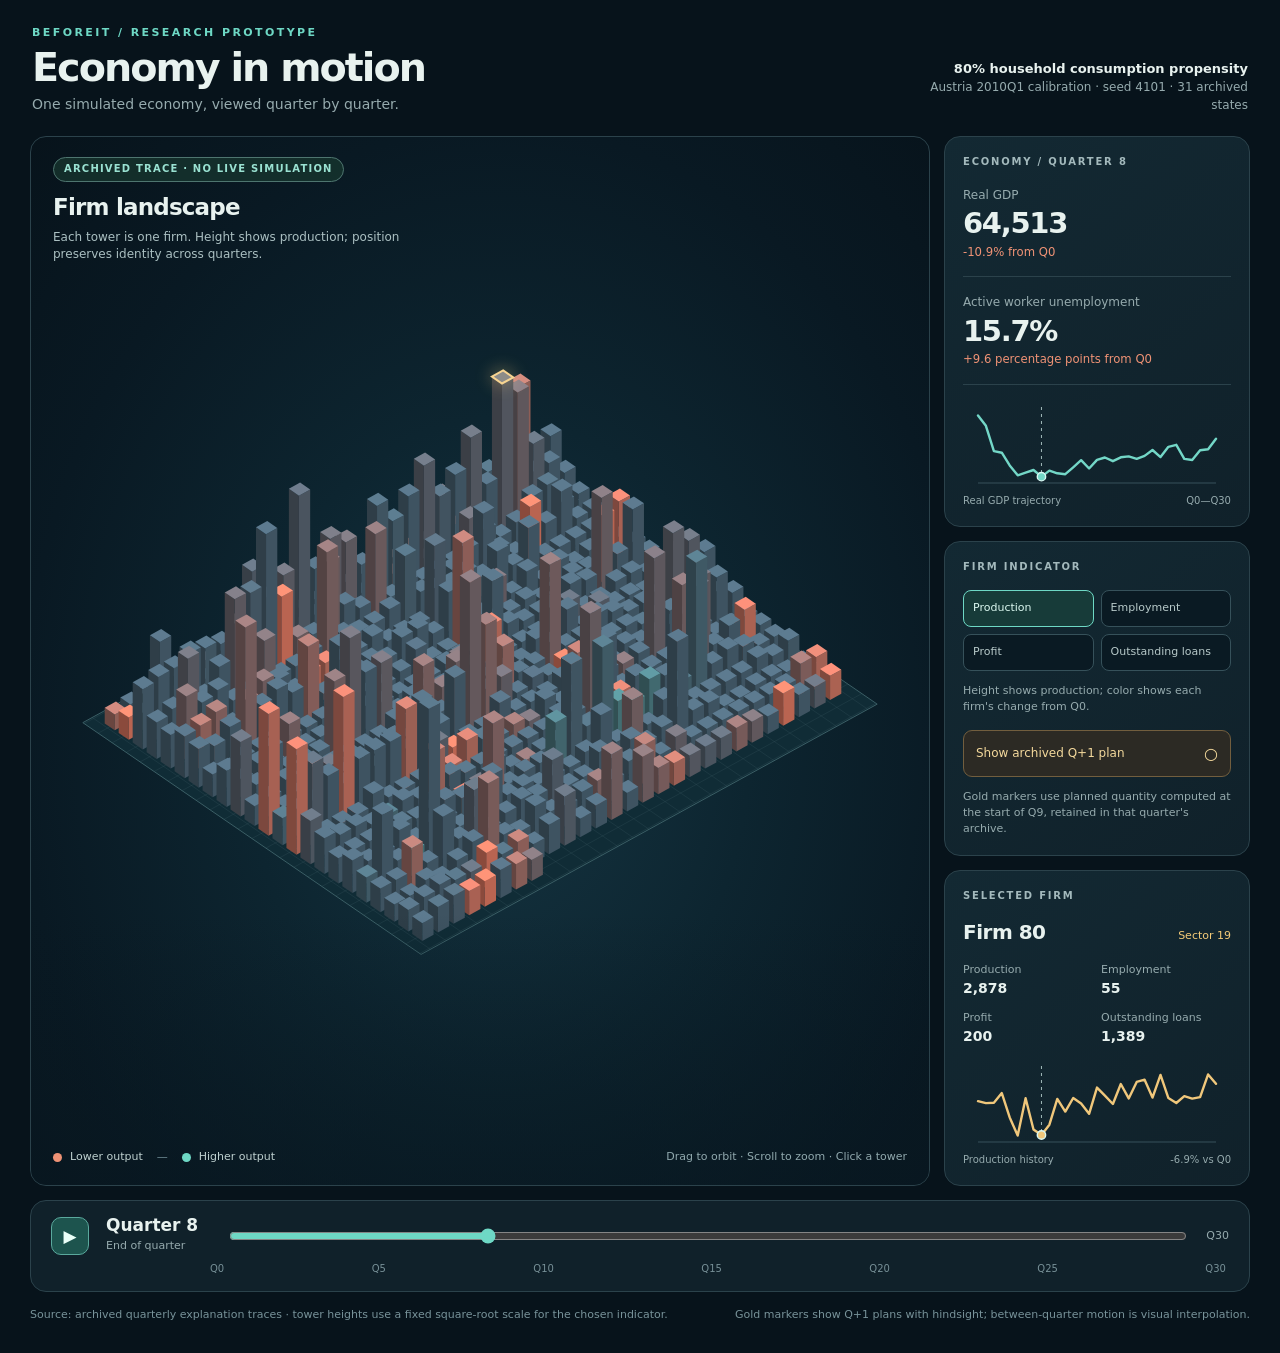
==== dba-studies/three-dimensional-economy/index.html @ 144a058d "adding 3d visualization" ====
<!doctype html>
<html lang="en">
<head>
  <meta charset="utf-8">
  <meta name="viewport" content="width=device-width, initial-scale=1">
  <title>BeforeIT — Economy in Motion</title>
  <style>
    :root { color-scheme: dark; --bg:#07131b; --panel:#10212a; --panel2:#132933; --line:#2b424b; --text:#e8f2ef; --muted:#96abae; --cyan:#6ed8c5; --orange:#ef9275; --gold:#f4cb78; }
    * { box-sizing:border-box }
    body { margin:0; min-height:100vh; background:var(--bg); color:var(--text); font:14px/1.45 Inter,ui-sans-serif,system-ui,-apple-system,BlinkMacSystemFont,"Segoe UI",sans-serif }
    button,input { font:inherit }
    button { cursor:pointer }
    .shell { max-width:1600px; margin:auto; padding:25px 30px 30px }
    header { display:flex; align-items:flex-end; justify-content:space-between; gap:24px; padding:0 2px 22px }
    .eyebrow { color:var(--cyan); font-size:11px; font-weight:700; letter-spacing:.22em; text-transform:uppercase }
    h1 { margin:5px 0 3px; font-size:clamp(27px,3.1vw,43px); letter-spacing:-.05em; line-height:1.08; font-weight:650 }
    header p { margin:5px 0 0; color:var(--muted) }
    .run { max-width:320px; color:var(--muted); text-align:right; font-size:12px }
    .run strong { display:block; color:var(--text); font-size:13px; font-weight:550 }
    .layout { display:grid; grid-template-columns:minmax(0,1fr) 306px; gap:14px }
    .scene { position:relative; min-height:590px; overflow:hidden; border:1px solid var(--line); border-radius:16px; background:radial-gradient(ellipse at 52% 58%,#153441 0%,#0d2530 38%,#091923 72%,#07131b 100%) }
    .scene::after { content:""; pointer-events:none; position:absolute; inset:0; background:linear-gradient(180deg,transparent 74%,#08172099) }
    #view { position:absolute; inset:0; display:block; width:100%; height:100%; cursor:grab; touch-action:none }
    #view.dragging { cursor:grabbing }
    .scene-top { position:absolute; top:20px; left:22px; z-index:1; pointer-events:none }
    .scene-top .tag { display:inline-block; margin-bottom:9px; border:1px solid #4e756f; border-radius:100px; padding:4px 10px; background:#18372fbb; color:#9ae2d2; font-size:10px; font-weight:700; letter-spacing:.12em; text-transform:uppercase }
    .scene-top h2 { margin:0; font-size:23px; letter-spacing:-.035em; font-weight:620 }
    .scene-top p { max-width:390px; margin:5px 0 0; color:#abc0c2; font-size:12px }
    .scene-bottom { position:absolute; z-index:1; bottom:20px; left:22px; right:22px; display:flex; gap:12px; align-items:end; justify-content:space-between; pointer-events:none }
    .legend { display:flex; align-items:center; gap:8px; color:#bfd1d0; font-size:11px }
    .dot { width:9px; height:9px; border-radius:50%; background:var(--orange) }
    .dot.positive { background:var(--cyan) }
    .scene-hint { color:#91a9ae; font-size:11px; text-align:right }
    .sidebar { display:flex; flex-direction:column; gap:14px }
    .card { border:1px solid var(--line); border-radius:16px; background:linear-gradient(140deg,var(--panel2),var(--panel)); padding:18px }
    .card h3 { margin:0 0 15px; color:#a3b9bc; font-size:10px; text-transform:uppercase; letter-spacing:.18em }
    .metric { padding:2px 0 15px; border-bottom:1px solid var(--line); margin-bottom:15px }
    .metric:last-child { margin-bottom:0; border-bottom:0; padding-bottom:0 }
    .metric label { display:block; color:var(--muted); font-size:12px }
    .metric strong { display:block; margin:4px 0 1px; font-size:29px; line-height:1.1; letter-spacing:-.045em; font-variant-numeric:tabular-nums; font-weight:600 }
    .metric small { color:var(--muted) }
    .metric small.down { color:var(--orange) }
    .metric small.up { color:var(--cyan) }
    .chart { width:100%; height:92px; display:block; margin-top:12px; overflow:visible }
    .chart-note { display:flex; justify-content:space-between; color:var(--muted); font-size:10px; margin-top:2px }
    .choices { display:grid; grid-template-columns:1fr 1fr; gap:7px }
    .choices button { min-height:37px; border:1px solid #36515a; border-radius:8px; color:#b7c9c9; background:#0a1a23; font-size:11px; text-align:left; padding:7px 9px }
    .choices button[aria-pressed="true"] { border-color:var(--cyan); color:#dcf9f1; background:#173b39 }
    .measure-note { color:var(--muted); font-size:11px; margin:12px 0 0 }
    .layer-toggle { display:flex; align-items:center; justify-content:space-between; gap:10px; width:100%; margin-top:15px; padding:11px 12px; border:1px solid #725e3e; border-radius:9px; background:#2c2a24; color:#f4d99c; text-align:left; font-size:12px }
    .layer-toggle[aria-pressed="true"] { background:#4a3926; border-color:var(--gold) }
    .layer-toggle:disabled { opacity:.45; cursor:not-allowed }
    .layer-toggle span:last-child { font-size:16px }
    .expectation-detail { margin-top:15px; padding:12px; border:1px solid #6e603e; border-radius:9px; background:#302d25; color:#f1dba8 }
    .expectation-detail label { display:block; font-size:10px; letter-spacing:.12em; text-transform:uppercase }
    .expectation-detail strong { display:block; margin-top:4px; font-size:18px; font-variant-numeric:tabular-nums }
    .expectation-detail small { display:block; color:#c9b995; font-size:10px }
    .firm-title { display:flex; justify-content:space-between; align-items:baseline; gap:8px }
    .firm-title strong { font-size:20px; letter-spacing:-.025em }
    .firm-title span { color:var(--gold); font-size:11px }
    .firm-grid { display:grid; grid-template-columns:1fr 1fr; gap:12px 8px; margin-top:15px }
    .firm-grid label { display:block; color:var(--muted); font-size:11px }
    .firm-grid strong { display:block; font-weight:560; font-variant-numeric:tabular-nums }
    .timeline { margin-top:14px; border:1px solid var(--line); border-radius:16px; background:var(--panel); padding:16px 20px 14px }
    .time-row { display:flex; align-items:center; gap:17px }
    .play { width:38px; height:38px; flex:none; border:1px solid #5aa99d; border-radius:10px; background:#1d544e; color:#eafff8; font-size:17px }
    .time-label { width:104px; flex:none }
    .time-label strong { display:block; font-size:17px; line-height:1; font-variant-numeric:tabular-nums }
    .time-label span { color:var(--muted); font-size:11px }
    input[type=range] { flex:1; min-width:0; accent-color:var(--cyan); cursor:pointer }
    .time-end { color:var(--muted); font-size:11px; font-variant-numeric:tabular-nums }
    .ticks { display:flex; justify-content:space-between; margin:7px 3px 0 159px; color:#779097; font-size:10px }
    .footer { display:flex; justify-content:space-between; gap:20px; margin-top:15px; color:#78939a; font-size:11px }
    .footer a { color:#a8d9d1 }
    @media (max-width:1050px) { .layout { grid-template-columns:1fr } .scene { min-height:550px } .sidebar { display:grid; grid-template-columns:repeat(3,minmax(0,1fr)) } }
    @media (max-width:710px) { .shell { padding:18px 12px } header { align-items:flex-start; flex-direction:column } .run { text-align:left } .scene { min-height:500px } .sidebar { grid-template-columns:1fr } .scene-bottom { align-items:flex-start; flex-direction:column } .time-row { gap:9px } .time-label { width:75px } .ticks { margin-left:122px } .footer { flex-direction:column } }
  </style>
</head>
<body>
  <div class="shell">
    <header>
      <div><div class="eyebrow">BeforeIT / Research prototype</div><h1>Economy in motion</h1><p>One simulated economy, viewed quarter by quarter.</p></div>
      <div class="run"><strong>80% household consumption propensity</strong>Austria 2010Q1 calibration · seed 4101 · 31 archived states</div>
    </header>
    <div class="layout">
      <section class="scene" aria-label="Interactive three-dimensional firm landscape">
        <canvas id="view" role="img" aria-label="Firm towers. Their heights and colors show the selected indicator; gold markers show archived next-quarter plans when enabled."></canvas>
        <div class="scene-top"><div class="tag">Archived trace · No live simulation</div><h2>Firm landscape</h2><p id="scene-description">Each tower is one firm. Height shows production; position preserves identity across quarters.</p></div>
        <div class="scene-bottom"><div class="legend"><span class="dot"></span><span id="legend-left">Lower output</span><span style="margin:0 6px;color:#718f98">—</span><span class="dot positive"></span><span id="legend-right">Higher output</span><span id="expectation-legend" hidden style="margin-left:9px;color:#f4cb78">│ Q+1 plan</span></div><div class="scene-hint">Drag to orbit · Scroll to zoom · Click a tower</div></div>
      </section>
      <aside class="sidebar">
        <section class="card"><h3>Economy / <span id="card-quarter">Quarter 0</span></h3><div class="metric"><label>Real GDP</label><strong id="gdp">—</strong><small id="gdp-change">—</small></div><div class="metric"><label>Active worker unemployment</label><strong id="unemployment">—</strong><small id="unemployment-change">—</small></div><svg id="gdp-chart" class="chart" viewBox="0 0 250 92" role="img" aria-label="Real GDP across all archived quarters"></svg><div class="chart-note"><span>Real GDP trajectory</span><span>Q0—Q30</span></div></section>
        <section class="card"><h3>Firm indicator</h3><div class="choices" id="choices"><button type="button" data-measure="output" aria-pressed="true">Production</button><button type="button" data-measure="jobs" aria-pressed="false">Employment</button><button type="button" data-measure="profit" aria-pressed="false">Profit</button><button type="button" data-measure="loans" aria-pressed="false">Outstanding loans</button></div><p class="measure-note" id="measure-note">Height shows production; color shows each firm's change from Q0.</p><button class="layer-toggle" id="expectation-toggle" type="button" aria-pressed="false"><span>Show archived Q+1 plan</span><span aria-hidden="true">○</span></button><p class="measure-note" id="expectation-note">The gold markers use plans recorded in the next quarter's snapshot.</p></section>
        <section class="card"><h3>Selected firm</h3><div class="firm-title"><strong id="firm-name">—</strong><span id="firm-sector">—</span></div><div class="firm-grid"><div><label>Production</label><strong id="firm-output">—</strong></div><div><label>Employment</label><strong id="firm-jobs">—</strong></div><div><label>Profit</label><strong id="firm-profit">—</strong></div><div><label>Outstanding loans</label><strong id="firm-loans">—</strong></div></div><svg id="firm-chart" class="chart" viewBox="0 0 250 92" role="img" aria-label="Selected firm's chosen indicator across all quarters"></svg><div class="chart-note"><span id="firm-chart-label">Production history</span><span id="firm-change">—</span></div><div class="expectation-detail" id="expectation-detail" hidden><label id="expected-label">Archived Q+1 plan</label><strong id="expected-value">—</strong><small id="expected-note">—</small></div></section>
      </aside>
    </div>
    <div class="timeline"><div class="time-row"><button class="play" id="play" type="button" aria-label="Play animation">▶</button><div class="time-label"><strong id="time-quarter">Quarter 0</strong><span id="time-stage">End of quarter</span></div><input id="quarter" type="range" min="0" max="30" value="8" step="1" aria-label="Simulation quarter"><span class="time-end">Q30</span></div><div class="ticks"><span>Q0</span><span>Q5</span><span>Q10</span><span>Q15</span><span>Q20</span><span>Q25</span><span>Q30</span></div></div>
    <div class="footer"><span>Source: archived quarterly explanation traces · tower heights use a fixed square-root scale for the chosen indicator.</span><span>Gold markers show Q+1 plans with hindsight; between-quarter motion is visual interpolation.</span></div>
  </div>
  <script src="data.js"></script>
  <script>
  (() => {
    const trace = window.BEFOREIT_TRACE;
    if (!trace?.quarters?.length) { document.querySelector('.scene-top p').textContent = 'The archived data could not be loaded. Run export_data.jl to create data.js.'; return; }

    const canvas = document.getElementById('view');
    const ctx = canvas.getContext('2d');
    const slider = document.getElementById('quarter');
    const quarters = trace.quarters;
    const base = new Map(quarters[0].firms.map(row => [row[0], row]));
    const allRows = new Map();
    quarters.forEach(q => q.firms.forEach(row => { if (!allRows.has(row[0])) allRows.set(row[0], row); }));
    const ordered = [...allRows.values()].sort((a,b) => a[1] - b[1] || a[0] - b[0]);
    const columns = Math.ceil(Math.sqrt(ordered.length * 1.18));
    const rows = Math.ceil(ordered.length / columns);
    const nodes = ordered.map((row, index) => ({
      id:row[0], sector:row[1], x:index % columns - (columns - 1)/2,
      z:Math.floor(index / columns) - (rows - 1)/2, height:0, target:0, expectedHeight:0, expectedTarget:0,
      color:[83,112,130], targetColor:[83,112,130]
    }));
    const fmt = new Intl.NumberFormat('en-US',{maximumFractionDigits:0});
    const pct = n => `${(100*n).toFixed(1)}%`;
    const clamp = (v,a,b) => Math.min(b,Math.max(a,v));
    const get = id => document.getElementById(id);
    const indicators = {
      output:{field:2,plan:6,label:'Production',planLabel:'Planned quantity',note:'Height shows production; color shows each firm\'s change from Q0.'},
      jobs:{field:3,plan:7,label:'Employment',planLabel:'Desired employment',note:'Height shows employees; color shows staffing change from Q0.'},
      profit:{field:4,plan:8,label:'Profit',planLabel:'Expected profit',note:'Height shows the absolute profit amount; coral means loss, teal means profit.'},
      loans:{field:5,plan:9,label:'Outstanding loans',planLabel:'Expected loan balance',note:'Height shows outstanding loans; color shows change from Q0.'}
    };
    const maxValues = Object.fromEntries(Object.entries(indicators).map(([key, config]) => [key,
      Math.max(1,...quarters.flatMap(q=>q.firms.flatMap(row=>[Math.abs(row[config.field]),Math.abs(row[config.plan])])))
    ]));
    const legends = {
      output:['Lower output','Higher output'], jobs:['Fewer jobs','More jobs'],
      profit:['Loss','Profit'], loans:['Less credit','More credit']
    };
    let quarter = 8, measure = 'output', showExpectations = false;
    let selected = ordered.reduce((best,row) => row[2] > best[2] ? row : best, ordered[0])[0];
    let yaw = -.73, pitch = .66, zoom = 1, width = 0, height = 0, scale = 1, playing = null;
    let pointer = null, moved = false, hitTargets = [];

    function currentRows(q = quarter) { return new Map(quarters[q].firms.map(row => [row[0],row])); }
    function colorFor(row, initial) {
      if (!row || !initial) return [45,65,76];
      let value;
      if (measure === 'output') value = (Math.log1p(Math.max(0,row[2])) - Math.log1p(Math.max(0,initial[2]))) / .48;
      else if (measure === 'jobs') value = (row[3] - initial[3]) / Math.max(4,initial[3] * .55);
      else if (measure === 'loans') value = (Math.log1p(Math.max(0,row[5])) - Math.log1p(Math.max(0,initial[5]))) / .7;
      else value = Math.asinh(row[4] / 45) / 2.4;
      value = clamp(value,-1,1);
      const neutral = [80,106,124], target = value < 0 ? [239,128,103] : [93,214,192];
      return neutral.map((channel,i) => channel + (target[i] - channel) * Math.abs(value));
    }
    function targetHeight(row, field) {
      return row ? .45 + 10.5 * Math.sqrt(Math.abs(row[field]) / maxValues[measure]) : 0;
    }
    function updateQuarter(next) {
      quarter = clamp(Number(next),0,quarters.length - 1);
      slider.value = quarter;
      get('time-quarter').textContent = `Quarter ${quarter}`;
      get('time-stage').textContent = quarter ? 'End of quarter' : 'Initial state';
      get('card-quarter').textContent = `Quarter ${quarter}`;
      const map = currentRows();
      const nextMap = quarter < quarters.length - 1 ? currentRows(quarter + 1) : null;
      const config = indicators[measure];
      nodes.forEach(node => {
        const row = map.get(node.id);
        node.target = targetHeight(row,config.field);
        node.expectedTarget = showExpectations && nextMap ? targetHeight(nextMap.get(node.id),config.plan) : 0;
        node.targetColor = colorFor(row,base.get(node.id));
      });
      get('expectation-toggle').disabled = !nextMap;
      get('expectation-note').textContent = nextMap
        ? `Gold markers use ${config.planLabel.toLowerCase()} computed at the start of Q${quarter+1}, retained in that quarter's archive.`
        : 'No Q31 snapshot is archived.';
      get('expectation-legend').hidden = !showExpectations || !nextMap;
      const now = quarters[quarter], start = quarters[0];
      get('gdp').textContent = fmt.format(now.gdp);
      const gdpChange = now.gdp / start.gdp - 1;
      get('gdp-change').textContent = `${gdpChange >= 0 ? '+' : ''}${pct(gdpChange)} from Q0`;
      get('gdp-change').className = gdpChange < 0 ? 'down' : 'up';
      get('unemployment').textContent = pct(now.unemployment);
      const unemploymentChange = 100 * (now.unemployment - start.unemployment);
      get('unemployment-change').textContent = `${unemploymentChange >= 0 ? '+' : ''}${unemploymentChange.toFixed(1)} percentage points from Q0`;
      get('unemployment-change').className = unemploymentChange > 0 ? 'down' : 'up';
      updateFirm(map,nextMap);
      drawCharts();
    }
    function updateFirm(map = currentRows(), nextMap = quarter < quarters.length - 1 ? currentRows(quarter+1) : null) {
      const row = map.get(selected), initial = base.get(selected);
      const config = indicators[measure];
      get('firm-name').textContent = `Firm ${selected}`;
      get('firm-sector').textContent = row ? `Sector ${row[1]}` : 'Not present';
      get('firm-output').textContent = row ? fmt.format(row[2]) : '—';
      get('firm-jobs').textContent = row ? fmt.format(row[3]) : '—';
      get('firm-profit').textContent = row ? fmt.format(row[4]) : '—';
      get('firm-loans').textContent = row ? fmt.format(row[5]) : '—';
      const change = row && initial && initial[config.field] ? row[config.field] / initial[config.field] - 1 : null;
      const difference = row && initial ? row[config.field] - initial[config.field] : null;
      get('firm-change').textContent = measure !== 'profit' && change !== null
        ? `${change >= 0 ? '+' : ''}${pct(change)} vs Q0`
        : difference === null ? '—' : `${difference >= 0 ? '+' : ''}${fmt.format(difference)} vs Q0`;
      const planned = nextMap?.get(selected);
      get('expectation-detail').hidden = !showExpectations || !planned;
      if (planned) {
        get('expected-label').textContent = `Q${quarter+1} · ${config.planLabel}`;
        get('expected-value').textContent = fmt.format(planned[config.plan]);
        get('expected-note').textContent = 'Computed at the start of that quarter; shown from the archive.';
      }
    }
    function chart(element, values, marker, color) {
      const valid = values.filter(Number.isFinite), low = Math.min(...valid), high = Math.max(...valid);
      const gap = Math.max((high-low)*.12, 1), bottom = low-gap, top = high+gap;
      const points = values.map((value,i) => Number.isFinite(value) ? [6 + i*238/(values.length-1), 84 - (value-bottom)/(top-bottom)*76] : null);
      const segments = []; let segment = [];
      points.forEach(point => { if (point) segment.push(point); else if (segment.length) { segments.push(segment); segment=[]; } });
      if (segment.length) segments.push(segment);
      const paths = segments.map(s => `<path d="${s.map((p,i) => `${i?'L':'M'}${p[0].toFixed(1)} ${p[1].toFixed(1)}`).join(' ')}" fill="none" stroke="${color}" stroke-width="2.4" stroke-linecap="round" stroke-linejoin="round"/>`).join('');
      const point = points[marker];
      element.innerHTML = `<path d="M6 83H244" stroke="#36515a" stroke-width="1"/>${paths}${point ? `<path d="M${point[0]} 7V84" stroke="#a1bab9" stroke-width="1" stroke-dasharray="3 4"/><circle cx="${point[0]}" cy="${point[1]}" r="4.2" fill="${color}" stroke="#d9f8f3" stroke-width="1.4"/>` : ''}`;
    }
    function drawCharts() {
      chart(get('gdp-chart'),quarters.map(q=>q.gdp),quarter,'#73d7c7');
      const config = indicators[measure];
      get('firm-chart-label').textContent = `${config.label} history`;
      chart(get('firm-chart'),quarters.map(q=>q.firms.find(row=>row[0]===selected)?.[config.field] ?? NaN),quarter,'#f0c77b');
    }
    function resize() {
      const bounds = canvas.getBoundingClientRect(), dpr = Math.min(window.devicePixelRatio || 1,2);
      width = bounds.width; height = bounds.height;
      canvas.width = Math.round(width*dpr); canvas.height = Math.round(height*dpr);
      ctx.setTransform(dpr,0,0,dpr,0,0);
      scale = Math.min(width/(columns*1.53),height/(rows*1.35+14))*zoom;
    }
    function project(x,y,z) {
      const c=Math.cos(yaw), s=Math.sin(yaw), sp=Math.sin(pitch), cp=Math.cos(pitch);
      return [width*.5 + (x*c-z*s)*scale, height*.55 + (x*s*sp+z*c*sp-y*cp)*scale];
    }
    function polygon(points,fill,stroke) {
      ctx.beginPath(); ctx.moveTo(...points[0]);
      for(let i=1;i<points.length;i++) ctx.lineTo(...points[i]);
      ctx.closePath(); ctx.fillStyle=fill; ctx.fill();
      if (stroke) { ctx.strokeStyle=stroke; ctx.lineWidth=1; ctx.stroke(); }
    }
    function rgb(color,multiplier=1) { return `rgb(${color.map(v=>Math.round(clamp(v*multiplier,0,255))).join(',')})`; }
    function ground() {
      const x0=-columns/2-.6, x1=columns/2+.6, z0=-rows/2-.6, z1=rows/2+.6;
      polygon([project(x0,0,z0),project(x1,0,z0),project(x1,0,z1),project(x0,0,z1)],'#102c36','#3b5e65');
      ctx.strokeStyle='#41616a55'; ctx.lineWidth=.7;
      for(let x=Math.ceil(x0);x<x1;x++) { ctx.beginPath();ctx.moveTo(...project(x,0,z0));ctx.lineTo(...project(x,0,z1));ctx.stroke(); }
      for(let z=Math.ceil(z0);z<z1;z++) { ctx.beginPath();ctx.moveTo(...project(x0,0,z));ctx.lineTo(...project(x1,0,z));ctx.stroke(); }
    }
    function tower(node) {
      if (node.height < .03) return;
      const x=node.x,z=node.z,w=.72,h=node.height;
      const b=[project(x-w/2,0,z-w/2),project(x+w/2,0,z-w/2),project(x+w/2,0,z+w/2),project(x-w/2,0,z+w/2)];
      const t=[project(x-w/2,h,z-w/2),project(x+w/2,h,z-w/2),project(x+w/2,h,z+w/2),project(x-w/2,h,z+w/2)];
      const xside=Math.sin(yaw)>=0?[1,2,2,1]:[0,3,3,0];
      const zside=Math.cos(yaw)>=0?[2,3,3,2]:[0,1,1,0];
      polygon([b[xside[0]],b[xside[1]],t[xside[2]],t[xside[3]]],rgb(node.color,.58));
      polygon([b[zside[0]],b[zside[1]],t[zside[2]],t[zside[3]]],rgb(node.color,.78));
      polygon(t,rgb(node.color,1.16));
      if (node.id === selected) {
        ctx.save(); ctx.shadowColor='#f4cd7a';ctx.shadowBlur=16;
        ctx.strokeStyle='#f6d491';ctx.lineWidth=2;
        ctx.beginPath();ctx.moveTo(...t[0]);t.slice(1).forEach(p=>ctx.lineTo(...p));ctx.closePath();ctx.stroke();
        ctx.restore();
      }
      if (showExpectations && node.expectedHeight > .03 && quarter < quarters.length - 1) {
        const markerBase = project(x+w/2+.1,0,z+w/2+.1);
        const markerTop = project(x+w/2+.1,node.expectedHeight,z+w/2+.1);
        ctx.save();
        ctx.globalAlpha = node.id === selected ? .95 : .48;
        ctx.strokeStyle = '#f4cb78'; ctx.lineWidth = node.id === selected ? 2.2 : 1.2;
        ctx.beginPath();ctx.moveTo(...markerBase);ctx.lineTo(...markerTop);ctx.stroke();
        ctx.beginPath();ctx.moveTo(markerTop[0]-scale*.2,markerTop[1]);ctx.lineTo(markerTop[0]+scale*.2,markerTop[1]);ctx.stroke();
        ctx.restore();
      }
      const center=project(x,h/2,z);
      hitTargets.push({id:node.id,x:center[0],top:Math.min(...t.map(p=>p[1])),bottom:Math.max(...b.map(p=>p[1])),depth:x*Math.sin(yaw)+z*Math.cos(yaw)});
    }
    function draw() {
      ctx.clearRect(0,0,width,height);
      ground();
      hitTargets=[];
      const orderedNodes=[...nodes].sort((a,b) => (a.x-b.x)*Math.sin(yaw)+(a.z-b.z)*Math.cos(yaw));
      for(const node of orderedNodes) {
        node.height += (node.target-node.height)*.13;
        node.expectedHeight += (node.expectedTarget-node.expectedHeight)*.13;
        node.color=node.color.map((v,i)=>v+(node.targetColor[i]-v)*.13);
        tower(node);
      }
      requestAnimationFrame(draw);
    }
    function stop() { if (playing) clearInterval(playing); playing=null; get('play').textContent='▶'; get('play').setAttribute('aria-label','Play animation'); }
    get('play').addEventListener('click',()=>{
      if (playing) { stop(); return; }
      if (quarter === quarters.length-1) updateQuarter(0);
      get('play').textContent='Ⅱ';get('play').setAttribute('aria-label','Pause animation');
      playing=setInterval(()=>{ if (quarter===quarters.length-1) stop(); else updateQuarter(quarter+1); },680);
    });
    slider.max=quarters.length-1;
    slider.addEventListener('input',()=>updateQuarter(slider.value));
    get('choices').addEventListener('click',event=>{
      const button=event.target.closest('button[data-measure]'); if(!button)return;
      measure=button.dataset.measure;
      get('choices').querySelectorAll('button').forEach(b=>b.setAttribute('aria-pressed',b===button));
      get('measure-note').textContent=indicators[measure].note;
      get('scene-description').textContent=`Each tower is one firm. Height shows ${indicators[measure].label.toLowerCase()}; position preserves identity.`;
      [get('legend-left').textContent,get('legend-right').textContent]=legends[measure];
      updateQuarter(quarter);
    });
    get('expectation-toggle').addEventListener('click',()=>{
      showExpectations=!showExpectations;
      get('expectation-toggle').setAttribute('aria-pressed',showExpectations);
      get('expectation-toggle').lastElementChild.textContent=showExpectations?'●':'○';
      updateQuarter(quarter);
    });
    canvas.addEventListener('pointerdown',event=>{ pointer=[event.clientX,event.clientY];moved=false;canvas.setPointerCapture(event.pointerId);canvas.classList.add('dragging'); });
    canvas.addEventListener('pointermove',event=>{
      if(!pointer)return;
      const dx=event.clientX-pointer[0],dy=event.clientY-pointer[1];
      if(Math.abs(dx)+Math.abs(dy)>2)moved=true;
      if(moved) { yaw+=dx*.006;pitch=clamp(pitch-dy*.004,.28,1.18); }
      pointer=[event.clientX,event.clientY];
    });
    canvas.addEventListener('pointerup',event=>{
      if(!moved) {
        const rect=canvas.getBoundingClientRect(),x=event.clientX-rect.left,y=event.clientY-rect.top;
        const hit=[...hitTargets].reverse().find(item=>Math.abs(x-item.x)<scale*.58 && y>=item.top-scale*.2 && y<=item.bottom+scale*.25);
        if(hit){selected=hit.id;updateFirm();drawCharts();}
      }
      pointer=null;canvas.classList.remove('dragging');
    });
    canvas.addEventListener('pointercancel',()=>{pointer=null;canvas.classList.remove('dragging');});
    canvas.addEventListener('wheel',event=>{event.preventDefault();zoom=clamp(zoom*Math.exp(-event.deltaY*.001),.58,2.3);resize();},{passive:false});
    window.addEventListener('resize',resize);
    document.addEventListener('keydown',event=>{if(event.target===slider)return;if(event.key==='ArrowRight')updateQuarter(quarter+1);if(event.key==='ArrowLeft')updateQuarter(quarter-1);});
    resize();updateQuarter(quarter);draw();
  })();
  </script>
</body>
</html>
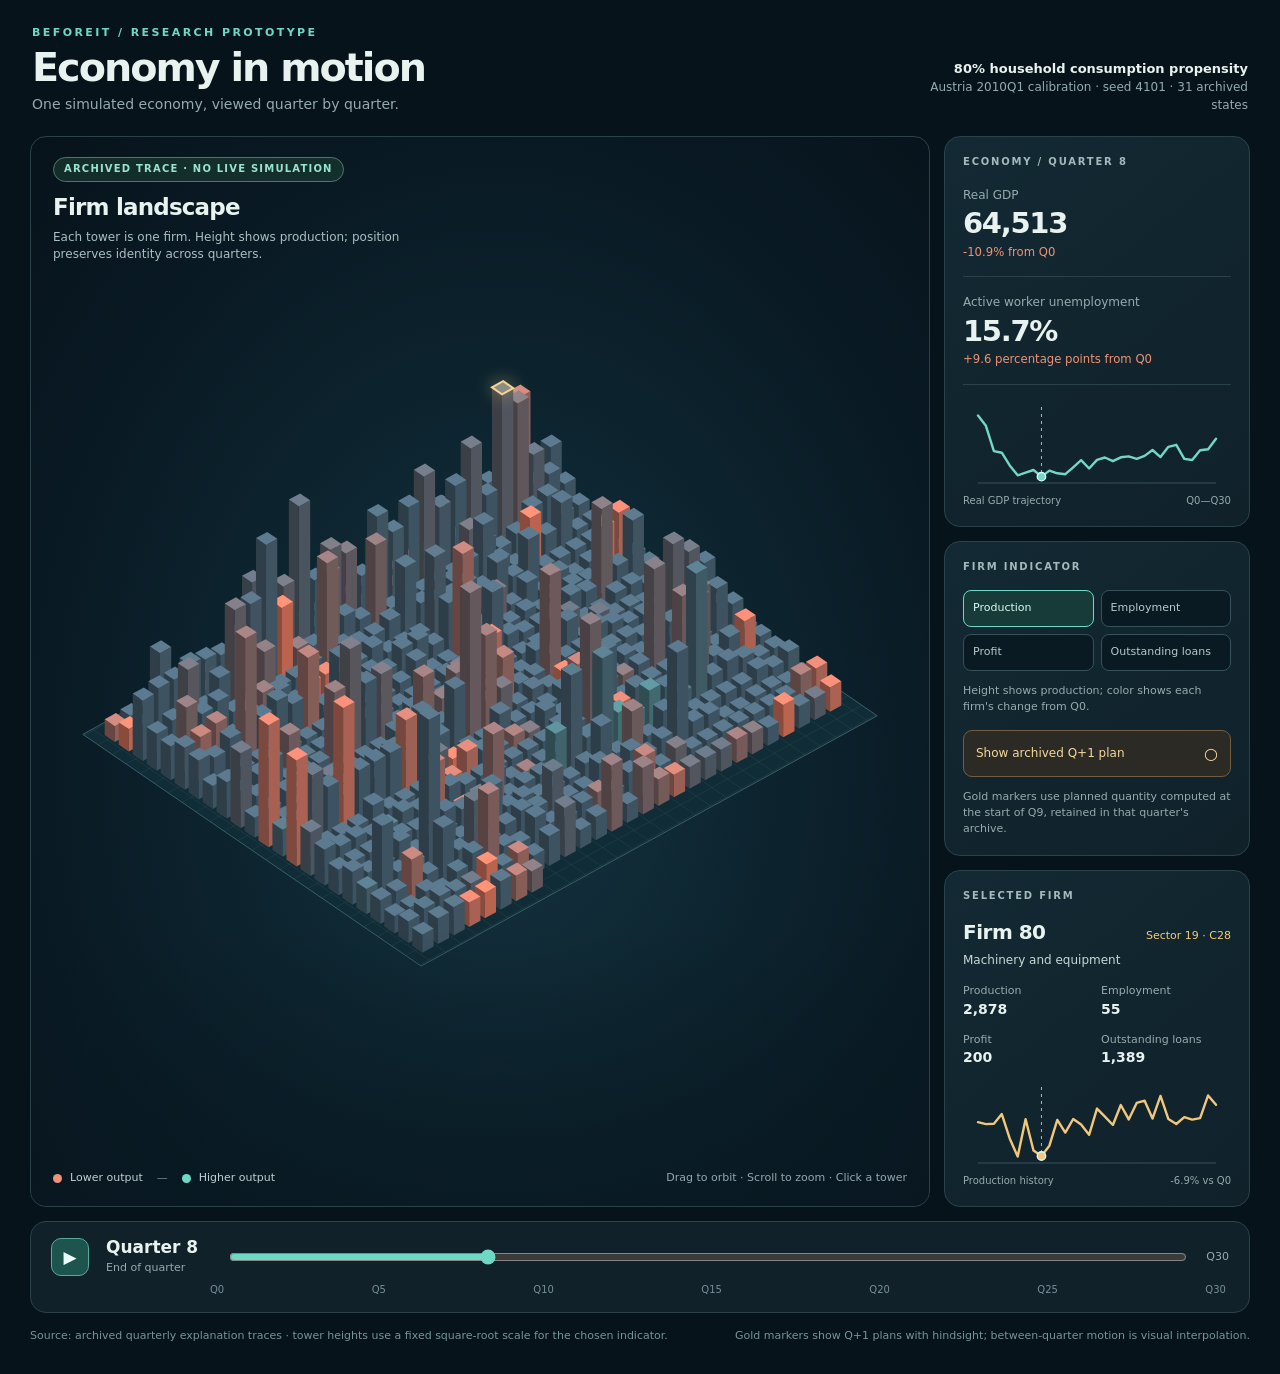
==== commit f21035f2: "improving 3d visualization" ====
--- a/dba-studies/three-dimensional-economy/index.html
+++ b/dba-studies/three-dimensional-economy/index.html
@@ -58,6 +58,7 @@
     .firm-title { display:flex; justify-content:space-between; align-items:baseline; gap:8px }
     .firm-title strong { font-size:20px; letter-spacing:-.025em }
     .firm-title span { color:var(--gold); font-size:11px }
+    .sector-description { margin:5px 0 0; color:#c7d9d5; font-size:12px; line-height:1.35 }
     .firm-grid { display:grid; grid-template-columns:1fr 1fr; gap:12px 8px; margin-top:15px }
     .firm-grid label { display:block; color:var(--muted); font-size:11px }
     .firm-grid strong { display:block; font-weight:560; font-variant-numeric:tabular-nums }
@@ -91,7 +92,7 @@
       <aside class="sidebar">
         <section class="card"><h3>Economy / <span id="card-quarter">Quarter 0</span></h3><div class="metric"><label>Real GDP</label><strong id="gdp">—</strong><small id="gdp-change">—</small></div><div class="metric"><label>Active worker unemployment</label><strong id="unemployment">—</strong><small id="unemployment-change">—</small></div><svg id="gdp-chart" class="chart" viewBox="0 0 250 92" role="img" aria-label="Real GDP across all archived quarters"></svg><div class="chart-note"><span>Real GDP trajectory</span><span>Q0—Q30</span></div></section>
         <section class="card"><h3>Firm indicator</h3><div class="choices" id="choices"><button type="button" data-measure="output" aria-pressed="true">Production</button><button type="button" data-measure="jobs" aria-pressed="false">Employment</button><button type="button" data-measure="profit" aria-pressed="false">Profit</button><button type="button" data-measure="loans" aria-pressed="false">Outstanding loans</button></div><p class="measure-note" id="measure-note">Height shows production; color shows each firm's change from Q0.</p><button class="layer-toggle" id="expectation-toggle" type="button" aria-pressed="false"><span>Show archived Q+1 plan</span><span aria-hidden="true">○</span></button><p class="measure-note" id="expectation-note">The gold markers use plans recorded in the next quarter's snapshot.</p></section>
-        <section class="card"><h3>Selected firm</h3><div class="firm-title"><strong id="firm-name">—</strong><span id="firm-sector">—</span></div><div class="firm-grid"><div><label>Production</label><strong id="firm-output">—</strong></div><div><label>Employment</label><strong id="firm-jobs">—</strong></div><div><label>Profit</label><strong id="firm-profit">—</strong></div><div><label>Outstanding loans</label><strong id="firm-loans">—</strong></div></div><svg id="firm-chart" class="chart" viewBox="0 0 250 92" role="img" aria-label="Selected firm's chosen indicator across all quarters"></svg><div class="chart-note"><span id="firm-chart-label">Production history</span><span id="firm-change">—</span></div><div class="expectation-detail" id="expectation-detail" hidden><label id="expected-label">Archived Q+1 plan</label><strong id="expected-value">—</strong><small id="expected-note">—</small></div></section>
+        <section class="card"><h3>Selected firm</h3><div class="firm-title"><strong id="firm-name">—</strong><span id="firm-sector">—</span></div><p class="sector-description" id="sector-description">—</p><div class="firm-grid"><div><label>Production</label><strong id="firm-output">—</strong></div><div><label>Employment</label><strong id="firm-jobs">—</strong></div><div><label>Profit</label><strong id="firm-profit">—</strong></div><div><label>Outstanding loans</label><strong id="firm-loans">—</strong></div></div><svg id="firm-chart" class="chart" viewBox="0 0 250 92" role="img" aria-label="Selected firm's chosen indicator across all quarters"></svg><div class="chart-note"><span id="firm-chart-label">Production history</span><span id="firm-change">—</span></div><div class="expectation-detail" id="expectation-detail" hidden><label id="expected-label">Archived Q+1 plan</label><strong id="expected-value">—</strong><small id="expected-note">—</small></div></section>
       </aside>
     </div>
     <div class="timeline"><div class="time-row"><button class="play" id="play" type="button" aria-label="Play animation">▶</button><div class="time-label"><strong id="time-quarter">Quarter 0</strong><span id="time-stage">End of quarter</span></div><input id="quarter" type="range" min="0" max="30" value="8" step="1" aria-label="Simulation quarter"><span class="time-end">Q30</span></div><div class="ticks"><span>Q0</span><span>Q5</span><span>Q10</span><span>Q15</span><span>Q20</span><span>Q25</span><span>Q30</span></div></div>
@@ -190,8 +191,10 @@
     function updateFirm(map = currentRows(), nextMap = quarter < quarters.length - 1 ? currentRows(quarter+1) : null) {
       const row = map.get(selected), initial = base.get(selected);
       const config = indicators[measure];
+      const sector = trace.sectors[(row ?? initial)?.[1]];
       get('firm-name').textContent = `Firm ${selected}`;
-      get('firm-sector').textContent = row ? `Sector ${row[1]}` : 'Not present';
+      get('firm-sector').textContent = sector ? `Sector ${(row ?? initial)[1]} · ${sector[0]}` : 'Sector unavailable';
+      get('sector-description').textContent = sector?.[1] ?? 'Sector description unavailable';
       get('firm-output').textContent = row ? fmt.format(row[2]) : '—';
       get('firm-jobs').textContent = row ? fmt.format(row[3]) : '—';
       get('firm-profit').textContent = row ? fmt.format(row[4]) : '—';
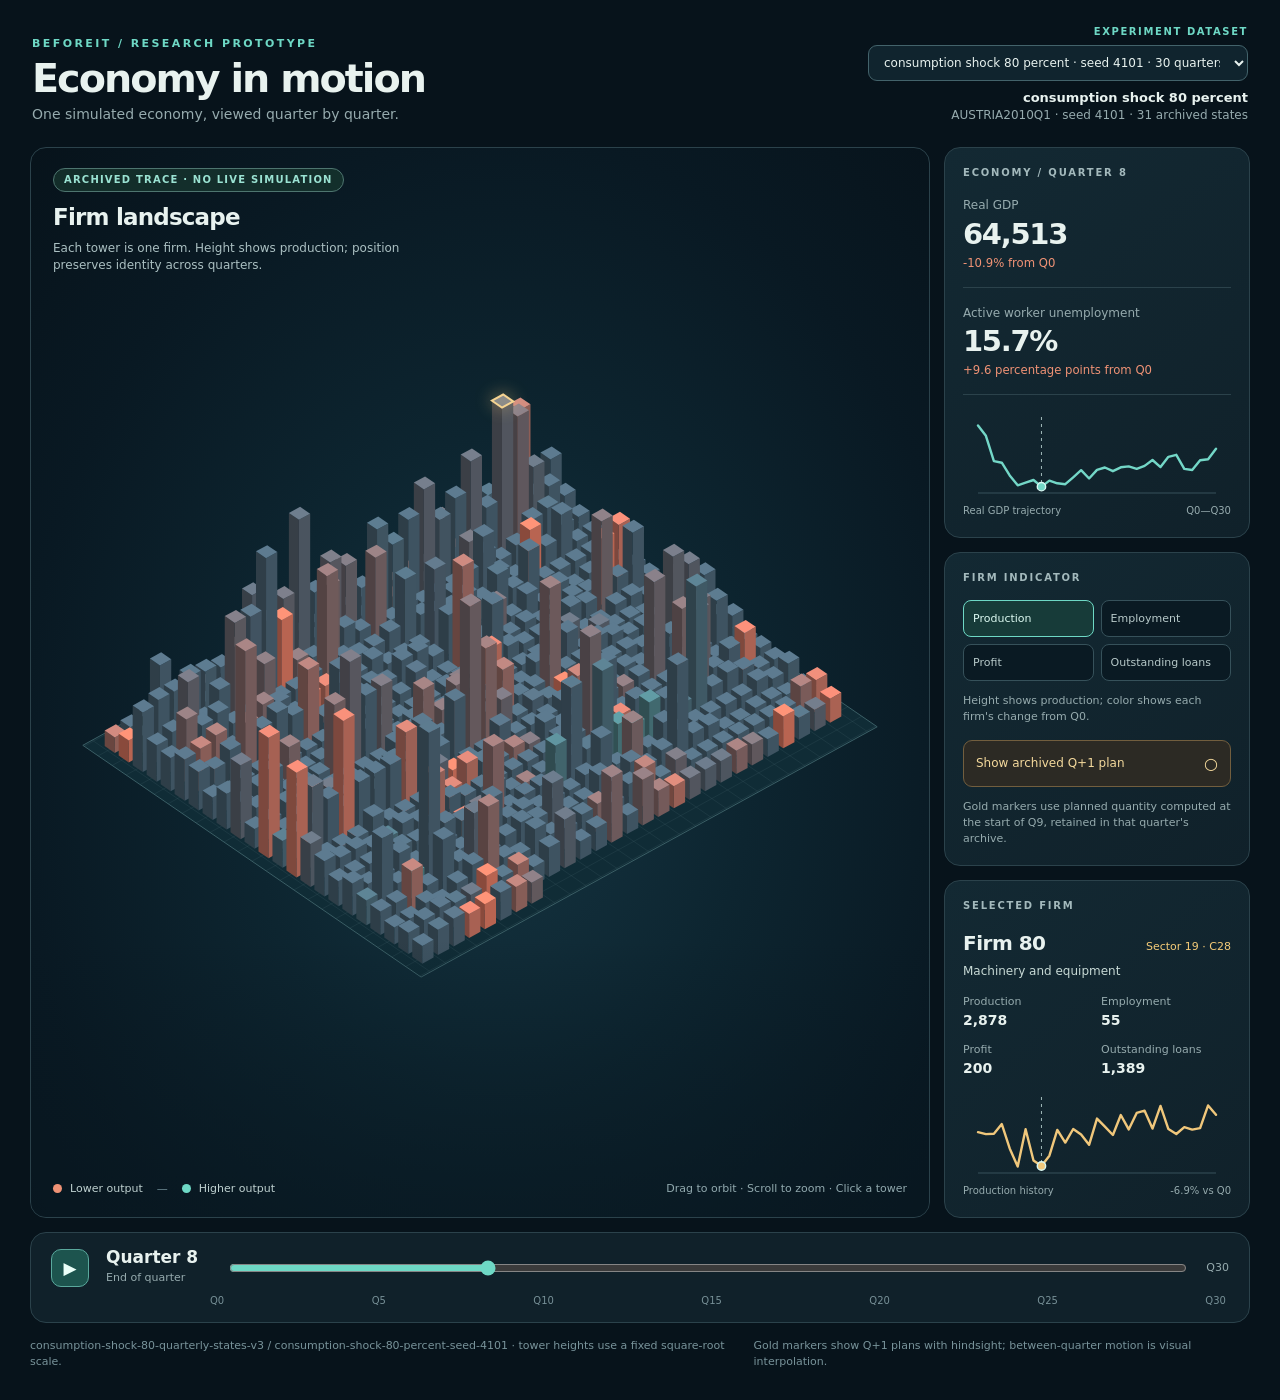
==== commit 2b103e37: "iniciando preparacao do seminario" ====
--- a/dba-studies/three-dimensional-economy/index.html
+++ b/dba-studies/three-dimensional-economy/index.html
@@ -8,15 +8,17 @@
     :root { color-scheme: dark; --bg:#07131b; --panel:#10212a; --panel2:#132933; --line:#2b424b; --text:#e8f2ef; --muted:#96abae; --cyan:#6ed8c5; --orange:#ef9275; --gold:#f4cb78; }
     * { box-sizing:border-box }
     body { margin:0; min-height:100vh; background:var(--bg); color:var(--text); font:14px/1.45 Inter,ui-sans-serif,system-ui,-apple-system,BlinkMacSystemFont,"Segoe UI",sans-serif }
-    button,input { font:inherit }
+    button,input,select { font:inherit }
     button { cursor:pointer }
     .shell { max-width:1600px; margin:auto; padding:25px 30px 30px }
     header { display:flex; align-items:flex-end; justify-content:space-between; gap:24px; padding:0 2px 22px }
     .eyebrow { color:var(--cyan); font-size:11px; font-weight:700; letter-spacing:.22em; text-transform:uppercase }
     h1 { margin:5px 0 3px; font-size:clamp(27px,3.1vw,43px); letter-spacing:-.05em; line-height:1.08; font-weight:650 }
     header p { margin:5px 0 0; color:var(--muted) }
-    .run { max-width:320px; color:var(--muted); text-align:right; font-size:12px }
-    .run strong { display:block; color:var(--text); font-size:13px; font-weight:550 }
+    .run { width:min(380px,100%); color:var(--muted); text-align:right; font-size:12px }
+    .run label { display:block; margin-bottom:5px; color:var(--cyan); font-size:10px; font-weight:700; letter-spacing:.16em; text-transform:uppercase }
+    .run select { display:block; width:100%; padding:9px 11px; border:1px solid #43636b; border-radius:9px; background:#10242e; color:var(--text); cursor:pointer }
+    .run strong { display:block; margin-top:8px; color:var(--text); font-size:13px; font-weight:550 }
     .layout { display:grid; grid-template-columns:minmax(0,1fr) 306px; gap:14px }
     .scene { position:relative; min-height:590px; overflow:hidden; border:1px solid var(--line); border-radius:16px; background:radial-gradient(ellipse at 52% 58%,#153441 0%,#0d2530 38%,#091923 72%,#07131b 100%) }
     .scene::after { content:""; pointer-events:none; position:absolute; inset:0; background:linear-gradient(180deg,transparent 74%,#08172099) }
@@ -81,7 +83,7 @@
   <div class="shell">
     <header>
       <div><div class="eyebrow">BeforeIT / Research prototype</div><h1>Economy in motion</h1><p>One simulated economy, viewed quarter by quarter.</p></div>
-      <div class="run"><strong>80% household consumption propensity</strong>Austria 2010Q1 calibration · seed 4101 · 31 archived states</div>
+      <div class="run"><label for="dataset">Experiment dataset</label><select id="dataset" aria-label="Choose an experiment run"></select><strong id="run-title">—</strong><span id="run-meta">—</span></div>
     </header>
     <div class="layout">
       <section class="scene" aria-label="Interactive three-dimensional firm landscape">
@@ -90,35 +92,24 @@
         <div class="scene-bottom"><div class="legend"><span class="dot"></span><span id="legend-left">Lower output</span><span style="margin:0 6px;color:#718f98">—</span><span class="dot positive"></span><span id="legend-right">Higher output</span><span id="expectation-legend" hidden style="margin-left:9px;color:#f4cb78">│ Q+1 plan</span></div><div class="scene-hint">Drag to orbit · Scroll to zoom · Click a tower</div></div>
       </section>
       <aside class="sidebar">
-        <section class="card"><h3>Economy / <span id="card-quarter">Quarter 0</span></h3><div class="metric"><label>Real GDP</label><strong id="gdp">—</strong><small id="gdp-change">—</small></div><div class="metric"><label>Active worker unemployment</label><strong id="unemployment">—</strong><small id="unemployment-change">—</small></div><svg id="gdp-chart" class="chart" viewBox="0 0 250 92" role="img" aria-label="Real GDP across all archived quarters"></svg><div class="chart-note"><span>Real GDP trajectory</span><span>Q0—Q30</span></div></section>
+        <section class="card"><h3>Economy / <span id="card-quarter">Quarter 0</span></h3><div class="metric"><label>Real GDP</label><strong id="gdp">—</strong><small id="gdp-change">—</small></div><div class="metric"><label>Active worker unemployment</label><strong id="unemployment">—</strong><small id="unemployment-change">—</small></div><svg id="gdp-chart" class="chart" viewBox="0 0 250 92" role="img" aria-label="Real GDP across all archived quarters"></svg><div class="chart-note"><span>Real GDP trajectory</span><span id="gdp-chart-end">Q0—Q30</span></div></section>
         <section class="card"><h3>Firm indicator</h3><div class="choices" id="choices"><button type="button" data-measure="output" aria-pressed="true">Production</button><button type="button" data-measure="jobs" aria-pressed="false">Employment</button><button type="button" data-measure="profit" aria-pressed="false">Profit</button><button type="button" data-measure="loans" aria-pressed="false">Outstanding loans</button></div><p class="measure-note" id="measure-note">Height shows production; color shows each firm's change from Q0.</p><button class="layer-toggle" id="expectation-toggle" type="button" aria-pressed="false"><span>Show archived Q+1 plan</span><span aria-hidden="true">○</span></button><p class="measure-note" id="expectation-note">The gold markers use plans recorded in the next quarter's snapshot.</p></section>
         <section class="card"><h3>Selected firm</h3><div class="firm-title"><strong id="firm-name">—</strong><span id="firm-sector">—</span></div><p class="sector-description" id="sector-description">—</p><div class="firm-grid"><div><label>Production</label><strong id="firm-output">—</strong></div><div><label>Employment</label><strong id="firm-jobs">—</strong></div><div><label>Profit</label><strong id="firm-profit">—</strong></div><div><label>Outstanding loans</label><strong id="firm-loans">—</strong></div></div><svg id="firm-chart" class="chart" viewBox="0 0 250 92" role="img" aria-label="Selected firm's chosen indicator across all quarters"></svg><div class="chart-note"><span id="firm-chart-label">Production history</span><span id="firm-change">—</span></div><div class="expectation-detail" id="expectation-detail" hidden><label id="expected-label">Archived Q+1 plan</label><strong id="expected-value">—</strong><small id="expected-note">—</small></div></section>
       </aside>
     </div>
-    <div class="timeline"><div class="time-row"><button class="play" id="play" type="button" aria-label="Play animation">▶</button><div class="time-label"><strong id="time-quarter">Quarter 0</strong><span id="time-stage">End of quarter</span></div><input id="quarter" type="range" min="0" max="30" value="8" step="1" aria-label="Simulation quarter"><span class="time-end">Q30</span></div><div class="ticks"><span>Q0</span><span>Q5</span><span>Q10</span><span>Q15</span><span>Q20</span><span>Q25</span><span>Q30</span></div></div>
-    <div class="footer"><span>Source: archived quarterly explanation traces · tower heights use a fixed square-root scale for the chosen indicator.</span><span>Gold markers show Q+1 plans with hindsight; between-quarter motion is visual interpolation.</span></div>
+    <div class="timeline"><div class="time-row"><button class="play" id="play" type="button" aria-label="Play animation">▶</button><div class="time-label"><strong id="time-quarter">Quarter 0</strong><span id="time-stage">End of quarter</span></div><input id="quarter" type="range" min="0" max="30" value="8" step="1" aria-label="Simulation quarter"><span class="time-end" id="time-end">Q30</span></div><div class="ticks" id="ticks"><span>Q0</span><span>Q5</span><span>Q10</span><span>Q15</span><span>Q20</span><span>Q25</span><span>Q30</span></div></div>
+    <div class="footer"><span id="source-meta">Source: archived quarterly explanation traces · tower heights use a fixed square-root scale for the chosen indicator.</span><span>Gold markers show Q+1 plans with hindsight; between-quarter motion is visual interpolation.</span></div>
   </div>
   <script src="data.js"></script>
   <script>
   (() => {
-    const trace = window.BEFOREIT_TRACE;
-    if (!trace?.quarters?.length) { document.querySelector('.scene-top p').textContent = 'The archived data could not be loaded. Run export_data.jl to create data.js.'; return; }
+    const catalog = window.BEFOREIT_EXPERIMENTS;
+    if (!catalog?.datasets?.length) { document.querySelector('.scene-top p').textContent = 'The archived data could not be loaded. Run export_data.jl to create data.js.'; return; }
 
     const canvas = document.getElementById('view');
     const ctx = canvas.getContext('2d');
     const slider = document.getElementById('quarter');
-    const quarters = trace.quarters;
-    const base = new Map(quarters[0].firms.map(row => [row[0], row]));
-    const allRows = new Map();
-    quarters.forEach(q => q.firms.forEach(row => { if (!allRows.has(row[0])) allRows.set(row[0], row); }));
-    const ordered = [...allRows.values()].sort((a,b) => a[1] - b[1] || a[0] - b[0]);
-    const columns = Math.ceil(Math.sqrt(ordered.length * 1.18));
-    const rows = Math.ceil(ordered.length / columns);
-    const nodes = ordered.map((row, index) => ({
-      id:row[0], sector:row[1], x:index % columns - (columns - 1)/2,
-      z:Math.floor(index / columns) - (rows - 1)/2, height:0, target:0, expectedHeight:0, expectedTarget:0,
-      color:[83,112,130], targetColor:[83,112,130]
-    }));
+    const datasetSelect = document.getElementById('dataset');
     const fmt = new Intl.NumberFormat('en-US',{maximumFractionDigits:0});
     const pct = n => `${(100*n).toFixed(1)}%`;
     const clamp = (v,a,b) => Math.min(b,Math.max(a,v));
@@ -129,18 +120,47 @@
       profit:{field:4,plan:8,label:'Profit',planLabel:'Expected profit',note:'Height shows the absolute profit amount; coral means loss, teal means profit.'},
       loans:{field:5,plan:9,label:'Outstanding loans',planLabel:'Expected loan balance',note:'Height shows outstanding loans; color shows change from Q0.'}
     };
-    const maxValues = Object.fromEntries(Object.entries(indicators).map(([key, config]) => [key,
-      Math.max(1,...quarters.flatMap(q=>q.firms.flatMap(row=>[Math.abs(row[config.field]),Math.abs(row[config.plan])])))
-    ]));
     const legends = {
       output:['Lower output','Higher output'], jobs:['Fewer jobs','More jobs'],
       profit:['Loss','Profit'], loans:['Less credit','More credit']
     };
+    let trace, quarters, base, nodes = [], columns, rows, maxValues, selected;
     let quarter = 8, measure = 'output', showExpectations = false;
-    let selected = ordered.reduce((best,row) => row[2] > best[2] ? row : best, ordered[0])[0];
     let yaw = -.73, pitch = .66, zoom = 1, width = 0, height = 0, scale = 1, playing = null;
     let pointer = null, moved = false, hitTargets = [];
 
+    function loadDataset(index) {
+      stop();
+      trace = catalog.datasets[index];
+      quarters = trace.quarters;
+      base = new Map(quarters[0].firms.map(row => [row[0], row]));
+      const allRows = new Map();
+      quarters.forEach(q => q.firms.forEach(row => { if (!allRows.has(row[0])) allRows.set(row[0], row); }));
+      const ordered = [...allRows.values()].sort((a,b) => a[1] - b[1] || a[0] - b[0]);
+      columns = Math.ceil(Math.sqrt(ordered.length * 1.18));
+      rows = Math.ceil(ordered.length / columns);
+      selected = ordered.some(row => row[0] === selected) ? selected
+        : ordered.reduce((best,row) => row[2] > best[2] ? row : best, ordered[0])[0];
+      nodes = ordered.map((row, position) => ({
+        id:row[0], sector:row[1], x:position % columns - (columns - 1)/2,
+        z:Math.floor(position / columns) - (rows - 1)/2, height:0, target:0,
+        expectedHeight:0, expectedTarget:0, color:[83,112,130], targetColor:[83,112,130]
+      }));
+      maxValues = Object.fromEntries(Object.entries(indicators).map(([key, config]) => [key,
+        Math.max(1,...quarters.flatMap(q=>q.firms.flatMap(row=>[Math.abs(row[config.field]),Math.abs(row[config.plan])])))
+      ]));
+      quarter = Math.min(quarter,quarters.length-1);
+      datasetSelect.value = index;
+      slider.max = quarters.length-1;
+      get('time-end').textContent = `Q${trace.horizon}`;
+      get('gdp-chart-end').textContent = `Q0—Q${trace.horizon}`;
+      get('ticks').innerHTML = Array.from({length:7},(_,i)=>`<span>Q${Math.round(i*trace.horizon/6)}</span>`).join('');
+      get('run-title').textContent = trace.scenario.replaceAll('-',' ');
+      get('run-meta').textContent = `${trace.calibration} · seed ${trace.seed} · ${quarters.length} archived states`;
+      get('source-meta').textContent = `${trace.experiment} / ${trace.run} · tower heights use a fixed square-root scale.`;
+      resize();
+      updateQuarter(quarter);
+    }
     function currentRows(q = quarter) { return new Map(quarters[q].firms.map(row => [row[0],row])); }
     function colorFor(row, initial) {
       if (!row || !initial) return [45,65,76];
@@ -191,7 +211,7 @@
     function updateFirm(map = currentRows(), nextMap = quarter < quarters.length - 1 ? currentRows(quarter+1) : null) {
       const row = map.get(selected), initial = base.get(selected);
       const config = indicators[measure];
-      const sector = trace.sectors[(row ?? initial)?.[1]];
+      const sector = catalog.sectors[(row ?? initial)?.[1]];
       get('firm-name').textContent = `Firm ${selected}`;
       get('firm-sector').textContent = sector ? `Sector ${(row ?? initial)[1]} · ${sector[0]}` : 'Sector unavailable';
       get('sector-description').textContent = sector?.[1] ?? 'Sector description unavailable';
@@ -303,7 +323,21 @@
       get('play').textContent='Ⅱ';get('play').setAttribute('aria-label','Pause animation');
       playing=setInterval(()=>{ if (quarter===quarters.length-1) stop(); else updateQuarter(quarter+1); },680);
     });
-    slider.max=quarters.length-1;
+    const groups = new Map();
+    catalog.datasets.forEach((item,index)=>{
+      let group = groups.get(item.experiment);
+      if (!group) {
+        group = document.createElement('optgroup');
+        group.label = item.experiment.replaceAll('-',' ');
+        datasetSelect.append(group);
+        groups.set(item.experiment,group);
+      }
+      const option = document.createElement('option');
+      option.value = index;
+      option.textContent = `${item.scenario.replaceAll('-',' ')} · seed ${item.seed} · ${item.horizon} quarters`;
+      group.append(option);
+    });
+    datasetSelect.addEventListener('change',()=>loadDataset(Number(datasetSelect.value)));
     slider.addEventListener('input',()=>updateQuarter(slider.value));
     get('choices').addEventListener('click',event=>{
       const button=event.target.closest('button[data-measure]'); if(!button)return;
@@ -340,7 +374,9 @@
     canvas.addEventListener('wheel',event=>{event.preventDefault();zoom=clamp(zoom*Math.exp(-event.deltaY*.001),.58,2.3);resize();},{passive:false});
     window.addEventListener('resize',resize);
     document.addEventListener('keydown',event=>{if(event.target===slider)return;if(event.key==='ArrowRight')updateQuarter(quarter+1);if(event.key==='ArrowLeft')updateQuarter(quarter-1);});
-    resize();updateQuarter(quarter);draw();
+    const initialDataset = catalog.datasets.findIndex(item => item.experiment === 'consumption-shock-80-quarterly-states-v3');
+    loadDataset(initialDataset >= 0 ? initialDataset : 0);
+    draw();
   })();
   </script>
 </body>
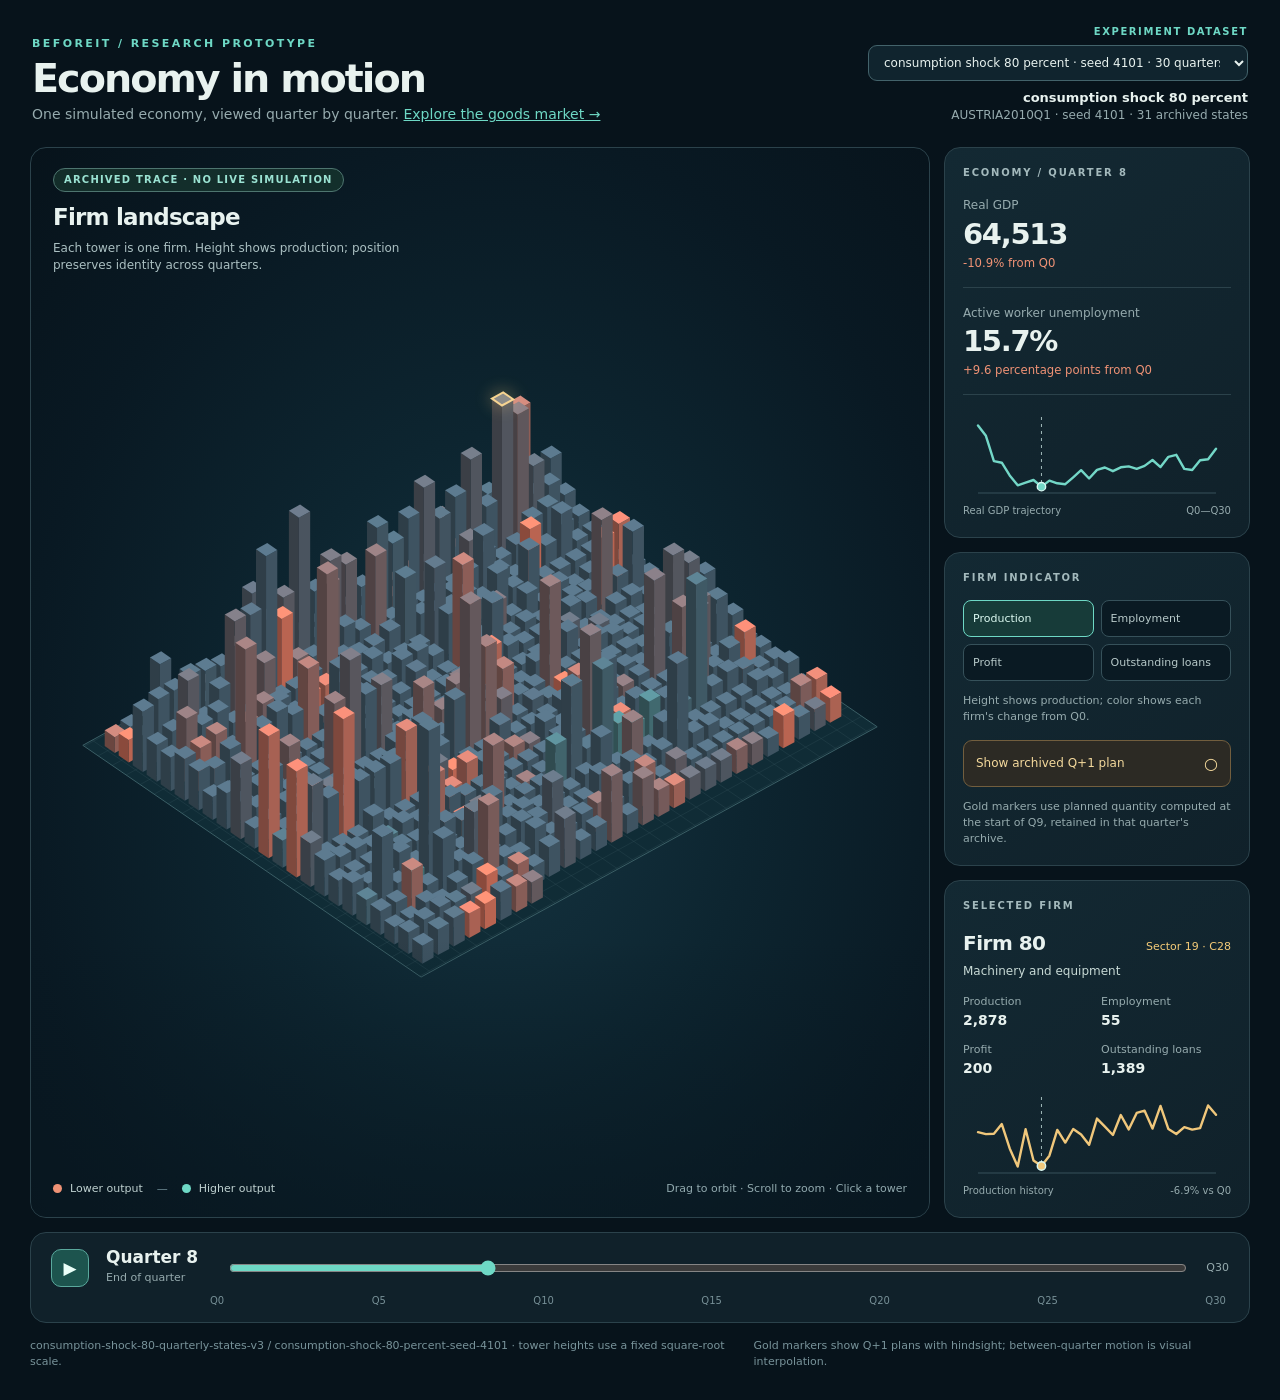
==== commit 5ff4efa3: "ilustração de search and matching" ====
--- a/dba-studies/three-dimensional-economy/index.html
+++ b/dba-studies/three-dimensional-economy/index.html
@@ -82,7 +82,7 @@
 <body>
   <div class="shell">
     <header>
-      <div><div class="eyebrow">BeforeIT / Research prototype</div><h1>Economy in motion</h1><p>One simulated economy, viewed quarter by quarter.</p></div>
+      <div><div class="eyebrow">BeforeIT / Research prototype</div><h1>Economy in motion</h1><p>One simulated economy, viewed quarter by quarter. <a href="market.html" style="color:var(--cyan)">Explore the goods market →</a></p></div>
       <div class="run"><label for="dataset">Experiment dataset</label><select id="dataset" aria-label="Choose an experiment run"></select><strong id="run-title">—</strong><span id="run-meta">—</span></div>
     </header>
     <div class="layout">
